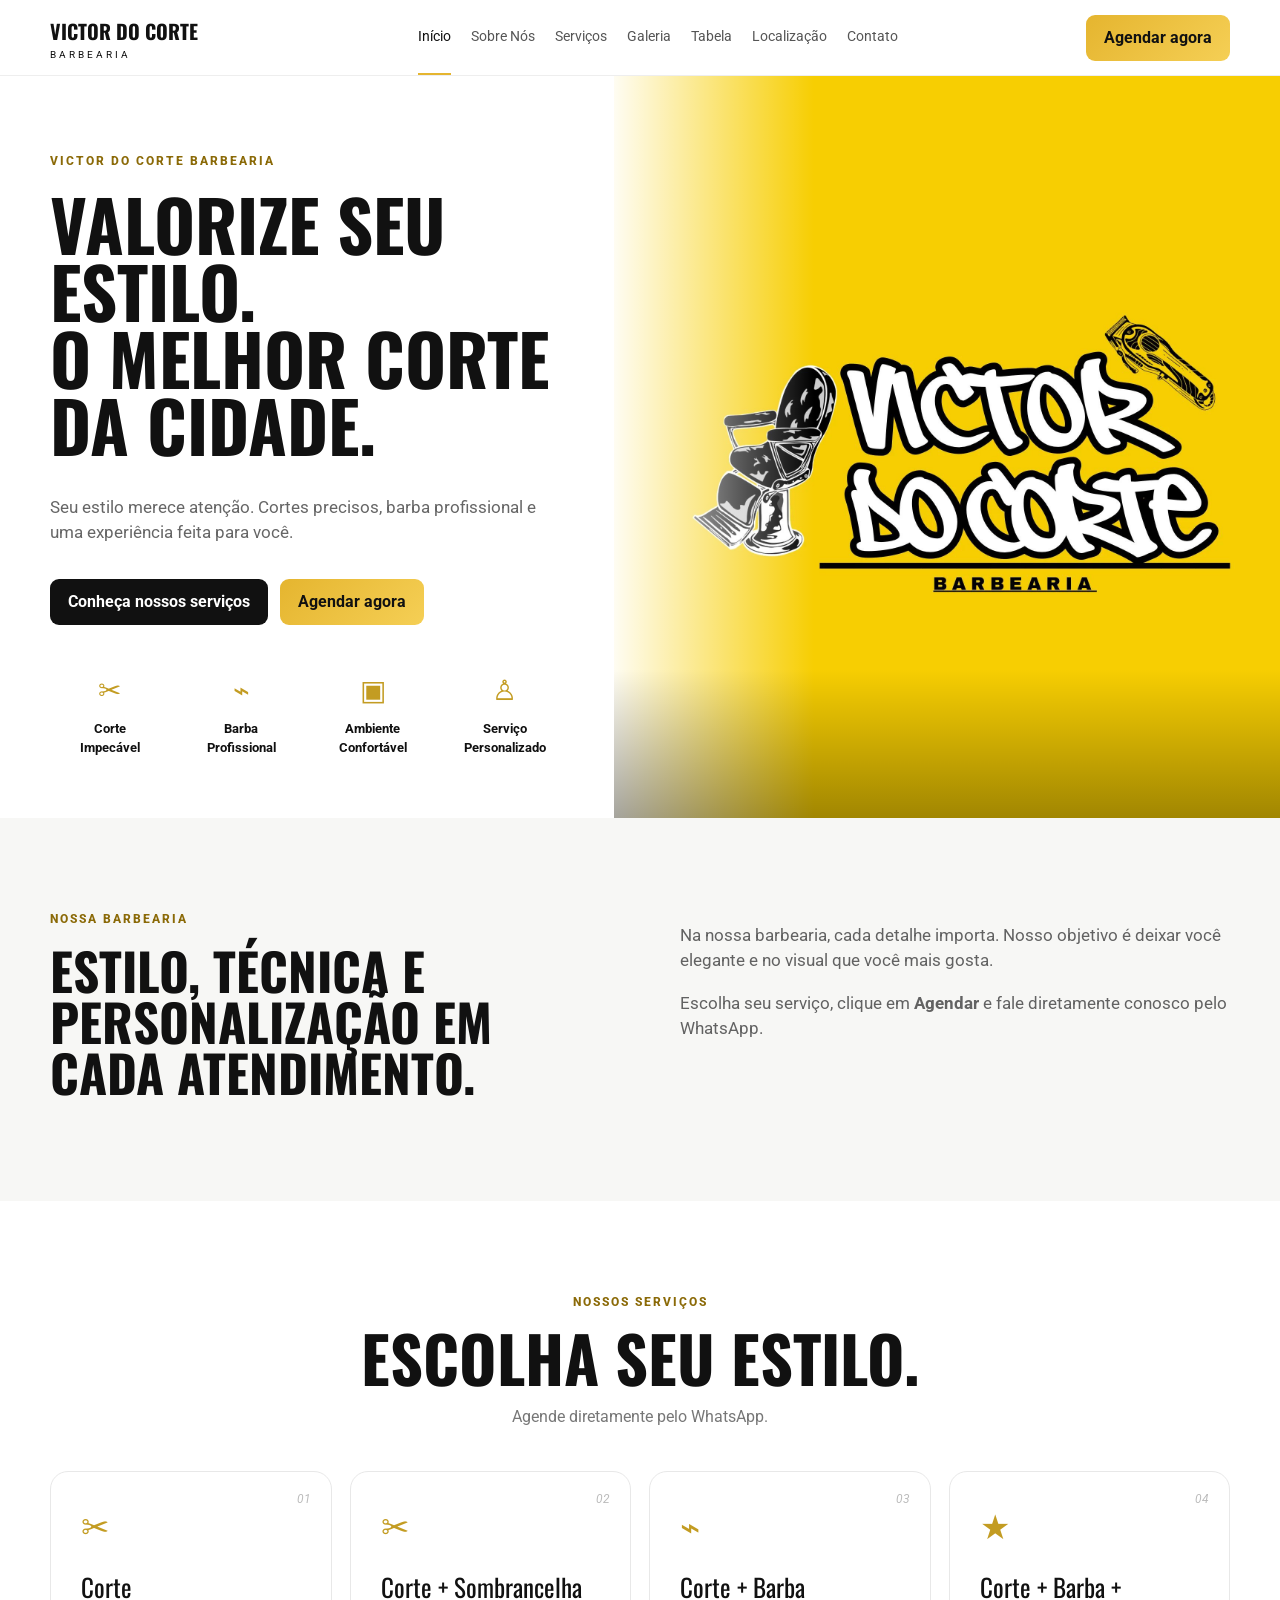
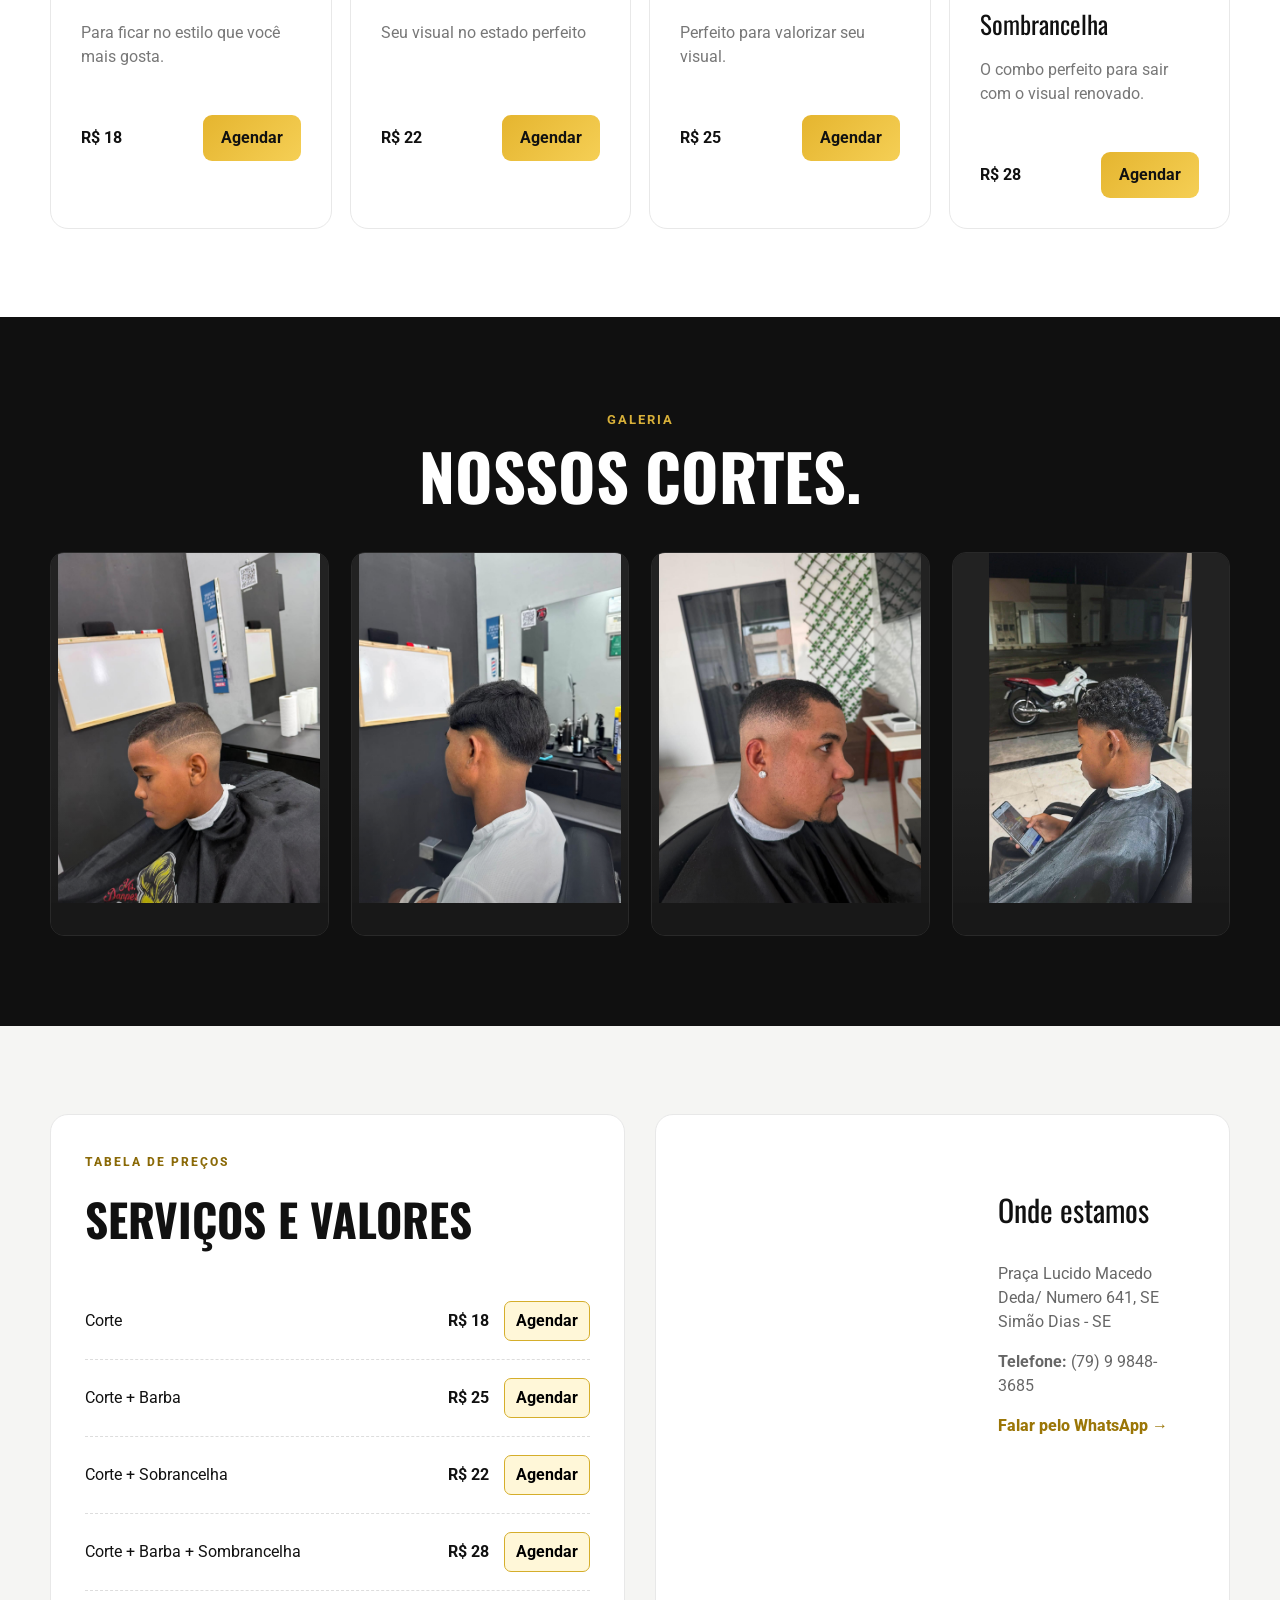
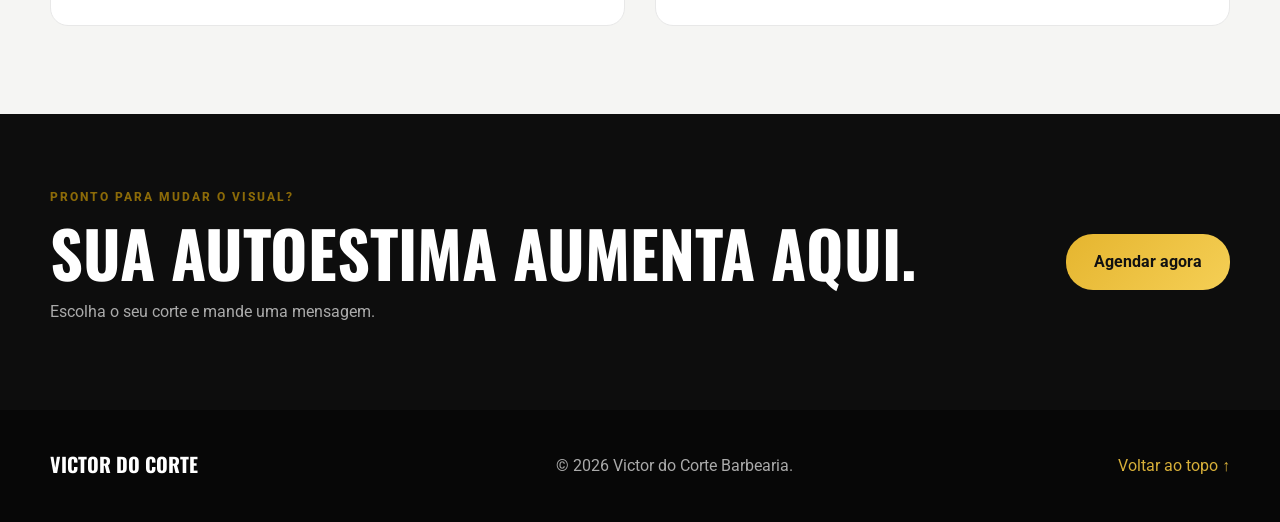
==== index.html @ 1ab6fe5e "Atualizar o index.html" ====
<!doctype html>
<html lang="pt-BR">
  <head>
    <meta charset="UTF-8" />
    <meta name="viewport" content="width=device-width,initial-scale=1" />
    <meta
      name="description"
      content="Victor do Corte Barbearia cortes, barba e atendimento personalizado."
    />
    <title>Victor do Corte | Barbearia</title>
    <link rel="preconnect" href="https://fonts.googleapis.com" />
    <link rel="preconnect" href="https://fonts.gstatic.com" crossorigin />
    <link
      href="https://fonts.googleapis.com/css2?family=Oswald:wght@400;500;600;700&family=Roboto:wght@400;500;700&display=swap"
      rel="stylesheet"
    />
    <link rel="icon" href="assets/hero.jpg" type="image/JPG" />
    <link rel="stylesheet" href="style.css" />
  </head>
  <body>
    <header class="header">
      <div class="container nav">
        <a class="logo" href="#inicio"
          ><b>VICTOR DO CORTE</b><small>BARBEARIA</small></a
        >
        <button
          class="menu-toggle"
          id="menuToggle"
          aria-label="Abrir menu"
          aria-expanded="false"
        >
          ☰
        </button>
        <nav class="menu" id="menu">
          <a href="#inicio">Início</a><a href="#sobre">Sobre Nós</a
          ><a href="#servicos">Serviços</a><a href="#galeria">Galeria</a
          ><a href="#tabela">Tabela</a><a href="#localizacao">Localização</a
          ><a href="#contato">Contato</a>
        </nav>
        <a
          class="btn gold desktop-wa"
          href="paginasecundaria/index.html"
          target="_blank"
          rel="next"
        >
          Agendar agora</a
        >
      </div>
    </header>

    <main>
      <section class="hero" id="inicio">
        <div class="hero-copy reveal">
          <span class="eyebrow">VICTOR DO CORTE BARBEARIA</span>
          <h1>VALORIZE SEU ESTILO.<br />O MELHOR CORTE<br />DA CIDADE.</h1>
          <p>
            Seu estilo merece atenção. Cortes precisos, barba profissional e uma
            experiência feita para você.
          </p>
          <div class="actions">
            <a class="btn dark" href="#servicos">Conheça nossos serviços</a
            ><a
              class="btn gold"
              href="#"
              data-whatsapp="Olá! Quero agendar um horário na Victor do Corte Barbearia."
              >Agendar agora</a
            >
          </div>
          <div class="features">
            <div>
              ✂<b>Corte<br />Impecável</b>
            </div>
            <div>
              ⌁<b>Barba<br />Profissional</b>
            </div>
            <div>
              ▣<b>Ambiente<br />Confortável</b>
            </div>
            <div>
              ♙<b>Serviço<br />Personalizado</b>
            </div>
          </div>
        </div>
        <div class="hero-image">
          <div class="image-placeholder" data-photo="hero.jpg">
            <img src="assets/hero.jpg" alt="foto principal" />
          </div>
        </div>
      </section>

      <section class="section intro" id="sobre">
        <div class="container intro-grid reveal">
          <div>
            <span class="label">NOSSA BARBEARIA</span>
            <h2>Estilo, técnica e personalização em cada atendimento.</h2>
          </div>
          <div>
            <p>
              Na nossa barbearia, cada detalhe importa. Nosso objetivo é deixar
              você elegante e no visual que você mais gosta.
            </p>
            <p>
              Escolha seu serviço, clique em <b>Agendar</b> e fale diretamente
              conosco pelo WhatsApp.
            </p>
          </div>
        </div>
      </section>

      <section class="section" id="servicos">
        <div class="container">
          <div class="heading reveal">
            <span class="label">NOSSOS SERVIÇOS</span>
            <h2>Escolha seu estilo.</h2>
            <p>Agende diretamente pelo WhatsApp.</p>
          </div>
          <div class="cards">
            <article class="card reveal">
              <i>01</i><span>✂</span>
              <h3>Corte</h3>
              <p>Para ficar no estilo que você mais gosta.</p>
              <div>
                <b>R$ 18</b
                ><button
                  class="btn gold service"
                  data-service="Corte"
                  data-price="R$ 18"
                >
                  Agendar
                </button>
              </div>
            </article>
            <article class="card reveal">
              <i>02</i><span>✂</span>
              <h3>Corte + Sombrancelha</h3>
              <p>Seu visual no estado perfeito</p>
              <div>
                <b>R$ 22</b
                ><button
                  class="btn gold service"
                  data-service="Corte + Sombrancelha"
                  data-price="R$ 22"
                >
                  Agendar
                </button>
              </div>
            </article>
            <article class="card reveal">
              <i>03</i><span>⌁</span>
              <h3>Corte + Barba</h3>
              <p>Perfeito para valorizar seu visual.</p>
              <div>
                <b>R$ 25</b
                ><button
                  class="btn gold service"
                  data-service="Barba Design"
                  data-price="R$ 25"
                >
                  Agendar
                </button>
              </div>
            </article>
            <article class="card reveal">
              <i>04</i><span>★</span>
              <h3>Corte + Barba + Sombrancelha</h3>
              <p>O combo perfeito para sair com o visual renovado.</p>
              <div>
                <b>R$ 28</b
                ><button
                  class="btn gold service"
                  data-service="Corte + Barba + Sombrancelha"
                  data-price="R$ 28"
                >
                  Agendar
                </button>
              </div>
            </article>
          </div>
        </div>
      </section>

      <section class="section gallery" id="galeria">
        <div class="container">
          <div class="heading reveal">
            <span class="label">GALERIA</span>
            <h2>Nossos cortes.</h2>
          </div>
          <div class="gallery-grid">
            <button
              class="gallery-item reveal"
              data-name=""
              data-photo="corte-1.jpg"
            >
              <div class="photo" data-photo="corte-1.jpg">
                <img src="assets/corte-1.jpg" alt="corte" />
              </div>
            </button>
            <button
              class="gallery-item reveal"
              data-name=""
              data-photo="corte-2.jpg"
            >
              <div class="photo" data-photo="corte-2.jpg">
                <img src="assets/corte-2.jpg" alt="corte" />
              </div>
            </button>
            <button
              class="gallery-item reveal"
              data-name=""
              data-photo="corte-3.jpg"
            >
              <div class="photo" data-photo="corte-3.jpg">
                <img src="assets/corte-3.jpg" alt="corte" />
              </div>
            </button>
            <button
              class="gallery-item reveal"
              data-name=""
              data-photo="corte-4.jpg"
            >
              <div class="photo" data-photo="corte-4.jpg">
                <img src="assets/corte-4.jpg" alt="corte" />
              </div>
            </button>
          </div>
        </div>
      </section>

      <section class="section pricing" id="tabela">
        <div class="container pricing-grid">
          <div class="price-list reveal">
            <span class="label">TABELA DE PREÇOS</span>
            <h2>Serviços e valores</h2>
            <div class="price">
              <span>Corte</span><b>R$ 18</b
              ><button
                class="mini service"
                data-service="Corte"
                data-price="R$ 18"
              >
                Agendar
              </button>
            </div>
            <div class="price">
              <span>Corte + Barba</span><b>R$ 25</b
              ><button
                class="mini service"
                data-service="Corte e Barba"
                data-price="R$ 25"
              >
                Agendar
              </button>
            </div>
            <div class="price">
              <span>Corte + Sobrancelha</span><b>R$ 22</b
              ><button
                class="mini service"
                data-service="Corte e Sobrancelha"
                data-price="R$ 22"
              >
                Agendar
              </button>
            </div>
            <div class="price">
              <span>Corte + Barba + Sombrancelha</span><b>R$ 28</b
              ><button
                class="mini service"
                data-service=" Corte + Barba + Sombrancelha"
                data-price="R$ 28"
              >
                Agendar
              </button>
            </div>
          </div>
          <div class="location reveal" id="localizacao">
            <div class="map">
              <small>
                <iframe
                  src="https://www.google.com/maps/embed?pb=!1m18!1m12!1m3!1d3919.8906906459542!2d-37.81126782591169!3d-10.74290728940381!2m3!1f0!2f0!3f0!3m2!1i1024!2i768!4f13.1!3m3!1m2!1s0x70fd829fe2295bb%3A0x4e19755a1a1fecc5!2zUHJhw6dhIEx1Y8OtbGEgTWFjw6lkbyBEw6lkYSwgNjQxLCBTaW3Do28gRGlhcyAtIFNFLCA0OTQ4MC0wMDA!5e0!3m2!1spt-BR!2sbr!4v1788114184415!5m2!1spt-BR!2sbr"
                  width="300"
                  height="450"
                  style="border: 0"
                  allowfullscreen=""
                  loading="lazy"
                  referrerpolicy="strict-origin-when-cross-origin"
                ></iframe>
              </small>
            </div>
            <div>
              <h3>Onde estamos</h3>
              <p>
                Praça Lucido Macedo Deda/ Numero 641, SE<br />Simão Dias - SE
              </p>
              <p><b>Telefone:</b> (79) 9 9848-3685</p>
              <a
                href="#"
                data-whatsapp="Olá! Gostaria de saber a localização da Barbearia."
                >Falar pelo WhatsApp →</a
              >
            </div>
          </div>
        </div>
      </section>

      <section class="cta" id="contato">
        <div class="container cta-inner reveal">
          <div>
            <span class="label">PRONTO PARA MUDAR O VISUAL?</span>
            <h2>Sua autoestima aumenta aqui.</h2>
            <p>Escolha o seu corte e mande uma mensagem.</p>
          </div>
          <a
            class="btn gold large"
            href="paginasecundaria/index.html"
            target="_blank"
            rel="next"
            >Agendar agora</a
          >
        </div>
      </section>
    </main>
    <footer>
      <div class="container footer">
        <div class="logo"><b>VICTOR DO CORTE</b><small></small></div>
        <p>© <span id="year"></span> Victor do Corte Barbearia.</p>
        <a href="#inicio">Voltar ao topo ↑</a>
      </div>
    </footer>
    <div class="modal" id="modal">
      <div class="backdrop"></div>
      <div class="modal-box">
        <button id="close">×</button>
        <div id="modalPhoto"></div>
        <h3 id="modalTitle"></h3>
      </div>
    </div>
    <script src="script.js"></script>
  </body>
</html>
---- style.css ----
:root {
  --black: #0b0b0b;
  --dark: #151515;
  --gold: #e5b52f;
  --gold2: #f5cf55;
  --gray: #777;
  --line: #e8e8e8;
  --soft: #f7f7f5;
  --container: 1180px;
}
* {
  box-sizing: border-box;
}
html {
  scroll-behavior: smooth;
}
body {
  margin: 0;
  color: #111;
  font-family: Roboto, Arial, sans-serif;
  line-height: 1.5;
}
a {
  text-decoration: none;
  color: inherit;
}
button {
  font: inherit;
  cursor: pointer;
}

.container {
  width: min(var(--container), calc(100% - 40px));
  margin: auto;
}
.header {
  position: sticky;
  top: 0;
  z-index: 20;
  background: #fff;
  border-bottom: 1px solid #eee;
}
.nav {
  min-height: 72px;
  display: flex;
  align-items: center;
  gap: 28px;
}
.logo {
  display: flex;
  flex-direction: column;
  line-height: 1;
  min-width: 180px;
}
.logo b {
  font: 700 20px Oswald;
}
.logo small {
  font-size: 10px;
  letter-spacing: 3px;
  margin-top: 4px;
}
.menu {
  display: flex;
  justify-content: center;
  gap: 20px;
  flex: 1;
}
.menu a {
  font-size: 14px;
  color: #555;
  padding: 26px 0;
  border-bottom: 2px solid transparent;
}
.menu a:hover,
.menu a.active {
  color: #111;
  border-color: var(--gold);
}
.menu-toggle {
  display: none;
  border: 0;
  background: none;
  font-size: 26px;
}
.btn {
  min-height: 46px;
  border: 0;
  border-radius: 9px;
  padding: 0 18px;
  display: inline-flex;
  align-items: center;
  justify-content: center;
  font-weight: 700;
  transition: 0.2s;
}
.btn:hover {
  transform: translateY(-2px);
  box-shadow: 0 10px 22px #0002;
}
.gold {
  background: linear-gradient(135deg, var(--gold), var(--gold2));
  color: #111;
}
.dark {
  background: #111;
  color: #fff;
}
.hero {
  display: grid;
  grid-template-columns: 48% 52%;
  min-height: 650px;
}
.hero-copy {
  padding: 76px max(24px, calc((100vw - var(--container)) / 2)) 60px
    max(24px, calc((100vw - var(--container)) / 2));
  display: flex;
  flex-direction: column;
  justify-content: center;
}
.hero h1,
.heading h2,
.intro h2,
.price-list h2,
.cta h2 {
  font-family: Oswald;
  text-transform: uppercase;
}
.hero h1 {
  font-size: clamp(48px, 5.5vw, 82px);
  line-height: 0.95;
  margin: 20px 0;
}
.hero p {
  max-width: 590px;
  color: #666;
  font-size: 17px;
}
.eyebrow,
.label {
  font-size: 12px;
  font-weight: 800;
  letter-spacing: 2px;
  color: #8b6a08;
}
.actions {
  display: flex;
  gap: 12px;
  flex-wrap: wrap;
  margin-top: 16px;
}
.features {
  display: grid;
  grid-template-columns: repeat(4, 1fr);
  gap: 12px;
  margin-top: 45px;
  text-align: center;
}
.features div {
  font-size: 28px;
  color: #c39c22;
}
.features b {
  display: block;
  color: #111;
  font-size: 13px;
  margin-top: 7px;
}

.hero-image {
  position: relative;
  width: 100%;
  min-height: 650px;
  overflow: hidden;
  background: #111;
}

.image-placeholder {
  position: relative;

  width: 100%;
  height: 100%;
  min-height: 650px;

  display: flex;
  align-items: center;
  justify-content: center;

  overflow: hidden;

  background: #111;
}

.image-placeholder img {
  width: 100%;
  height: 100%;
  object-fit: cover;

  object-position: center center;

  display: block;

  filter: none;

  transition: transform 0.7s ease;
}

.hero-image:hover .image-placeholder img {
  transform: scale(1.025);
}

.hero-image::before {
  content: "";

  position: absolute;

  z-index: 2;

  left: 0;
  top: 0;
  bottom: 0;

  width: 30%;

  background: linear-gradient(
    to right,
    rgba(255, 255, 255, 0.95),
    rgba(255, 255, 255, 0)
  );

  pointer-events: none;
}

.hero-image::after {
  content: "";

  position: absolute;

  z-index: 2;

  left: 0;
  right: 0;
  bottom: 0;

  height: 20%;

  background: linear-gradient(to top, rgba(0, 0, 0, 0.35), transparent);

  pointer-events: none;
}
.section {
  padding: 88px 0;
}
.intro {
  background: var(--soft);
}
.intro-grid {
  display: grid;
  grid-template-columns: 1fr 1fr;
  gap: 80px;
}
.intro h2 {
  font-size: clamp(36px, 4vw, 60px);
  line-height: 1;
  margin: 15px 0;
}
.intro p {
  color: #626262;
  font-size: 17px;
}
.heading {
  text-align: center;
  margin-bottom: 42px;
}
.heading h2 {
  font-size: clamp(38px, 5vw, 64px);
  line-height: 1;
  margin: 12px 0;
}
.heading p {
  color: #777;
}
.cards {
  display: grid;
  grid-template-columns: repeat(4, 1fr);
  gap: 18px;
}
.card {
  position: relative;
  padding: 30px;
  border: 1px solid var(--line);
  border-radius: 18px;
  background: #fff;
  transition: 0.25s;
}
.card:hover {
  transform: translateY(-7px);
  box-shadow: 0 18px 45px #0002;
  border-color: #e5c866;
}
.card i {
  position: absolute;
  right: 20px;
  top: 18px;
  color: #bbb;
  font-size: 12px;
}
.card > span {
  font-size: 34px;
  color: #c39c22;
}
.card h3 {
  font: 25px Oswald;
  margin: 15px 0 8px;
}
.card p {
  color: #777;
  min-height: 70px;
}
.card > div {
  display: flex;
  justify-content: space-between;
  align-items: center;
  gap: 10px;
  margin-top: 24px;
}
/* ================================
   GALERIA DE CORTES
================================ */

.gallery {
  background: #101010;
  color: #ffffff;
  padding: 90px 0;
}

.gallery .heading {
  text-align: center;
  margin-bottom: 45px;
}

.gallery .label {
  color: #d8b039;
  font-size: 13px;
  font-weight: 700;
  letter-spacing: 2px;
}

.gallery .heading h2 {
  color: #ffffff;
  font-size: clamp(38px, 5vw, 64px);
  margin: 12px 0;
}

/* GRID */

.gallery-grid {
  display: grid;
  grid-template-columns: repeat(4, 1fr);
  gap: 22px;
}

/* CARD */

.gallery-item {
  position: relative;

  width: 100%;
  padding: 0;

  border: 1px solid #292929;
  border-radius: 14px;

  overflow: hidden;

  background: #181818;

  cursor: pointer;

  text-align: left;

  transition:
    transform 0.3s ease,
    border-color 0.3s ease,
    box-shadow 0.3s ease;
}

/* EFEITO AO PASSAR O MOUSE */

.gallery-item:hover {
  transform: translateY(-8px);

  border-color: #d8b039;

  box-shadow: 0 15px 35px rgba(0, 0, 0, 0.45);
}

/* ÁREA DA FOTO */

.gallery-item .photo {
  position: relative;

  width: 100%;

  height: 350px;

  overflow: hidden;

  background: #222;

  display: flex;
  align-items: center;
  justify-content: center;
}

/* IMAGEM */

.gallery-item .photo img {
  width: 100%;
  height: 100%;

  /*
      contain mantém a imagem inteira.
      Assim o corte não será cortado.
    */
  object-fit: contain;

  /*
      Evita deformação da imagem.
    */
  object-position: center;

  display: block;

  background: #222;

  transition:
    transform 0.5s ease,
    filter 0.5s ease;
}

/* ZOOM SUAVE */

.gallery-item:hover .photo img {
  transform: scale(1.05);
}

/* SOMBRA SOBRE A IMAGEM */

.gallery-item .photo::after {
  content: "";

  position: absolute;

  inset: 0;

  background: linear-gradient(to top, rgba(0, 0, 0, 0.25), transparent 40%);

  pointer-events: none;
}

/* NOME DO CORTE */

.gallery-item::after {
  content: attr(data-name);

  display: block;

  padding: 16px 18px;

  color: #ffffff;

  font-family: "Oswald", sans-serif;

  font-size: 21px;

  font-weight: 500;

  background: #181818;
}

.pricing {
  background: #f5f5f3;
}
.pricing-grid {
  display: grid;
  grid-template-columns: 1fr 1fr;
  gap: 30px;
}
.price-list,
.location {
  background: #fff;
  border: 1px solid var(--line);
  border-radius: 18px;
  padding: 34px;
}
.price-list h2 {
  font-size: 45px;
  margin: 12px 0 30px;
}
.price {
  display: grid;
  grid-template-columns: 1fr auto auto;
  gap: 15px;
  align-items: center;
  padding: 18px 0;
  border-bottom: 1px dashed #ddd;
}
.mini {
  border: 1px solid #d5ae2b;
  background: #fff7d8;
  border-radius: 7px;
  padding: 7px 11px;
  font-weight: 700;
}
.location {
  display: grid;
  grid-template-columns: 1fr 1fr;
  padding: 12px;
}
.map {
  min-height: 380px;
  border-radius: 13px;
  font: 40px Oswald;
  align-content: center;
}
.location > div:last-child {
  padding: 30px;
}
.location h3 {
  font: 30px Oswald;
}
.location p {
  color: #666;
}
.location a {
  color: #9b7607;
  font-weight: 800;
}
.cta {
  padding: 70px 0;
  background: #0d0d0d;
  color: #fff;
}
.cta-inner {
  display: flex;
  justify-content: space-between;
  align-items: center;
  gap: 30px;
}
.cta h2 {
  font-size: clamp(38px, 5vw, 65px);
  line-height: 1;
  margin: 12px 0;
}
.cta p {
  color: #aaa;
}
.large {
  min-height: 56px;
  padding-inline: 28px;
  border-radius: 27px;
}
footer {
  background: #070707;
  color: #aaa;
  padding: 28px 0;
}
.footer {
  display: flex;
  align-items: center;
  justify-content: space-between;
  gap: 20px;
}
.footer .logo b {
  color: #fff;
}
.footer a {
  color: #d8b039;
}
.reveal {
  opacity: 0;
  transform: translateY(24px);
  transition: 0.7s;
}
.reveal.visible {
  opacity: 1;
  transform: none;
}
.modal {
  display: none;
  position: fixed;
  inset: 0;
  z-index: 100;
  place-items: center;
  padding: 20px;
}
.modal.open {
  display: grid;
}
.backdrop {
  position: absolute;
  inset: 0;
  background: #000d;
}
.modal-box {
  position: relative;
  z-index: 1;
  width: min(720px, 100%);
  background: #111;
  color: #fff;
  padding: 15px;
  border-radius: 16px;
}
.modal-box button {
  position: absolute;
  right: 10px;
  top: 7px;
  border: 0;
  background: #000a;
  color: #fff;
  width: 40px;
  height: 40px;
  border-radius: 50%;
  font-size: 28px;
}
.modal-box #modalPhoto {
  height: 500px;
  display: grid;
  place-items: center;
  background: linear-gradient(135deg, #333, #111);
  color: #aaa;
}
.modal-box #modalPhoto img {
  width: 100%;
  height: 100%;
  object-fit: cover;
}
.modal-box h3 {
  font: 25px Oswald;
  margin: 14px 5px;
}
@media (max-width: 1050px) {
  .menu {
    gap: 12px;
  }
  .desktop-wa {
    display: none;
  }
  .cards {
    grid-template-columns: repeat(2, 1fr);
  }
  .gallery-grid {
    grid-template-columns: repeat(2, 1fr);
  }

  .gallery-item .photo {
    height: 360px;
  }

  .hero-image {
    min-height: 550px;
  }

  .image-placeholder {
    min-height: 550px;
  }

  .image-placeholder img {
    object-position: center center;
  }
}

@media (max-width: 800px) {
  .nav {
    min-height: 64px;
    justify-content: space-between;
  }
  .menu-toggle {
    display: block;
  }
  .menu {
    display: none;
    position: absolute;
    left: 14px;
    right: 14px;
    top: 68px;
    flex-direction: column;
    background: #fff;
    border: 1px solid #ddd;
    border-radius: 12px;
    padding: 8px;
    box-shadow: 0 18px 45px #0002;
  }
  .menu.open {
    display: flex;
  }
  .menu a {
    padding: 13px 15px;
    border: 0;
  }
  .menu a:hover,
  .menu a.active {
    background: #fff8db;
  }
  .hero {
    grid-template-columns: 1fr;
  }
  .hero-copy {
    padding: 58px 20px 45px;
  }

  .hero-image {
    min-height: 420px;
  }

  .image-placeholder {
    min-height: 420px;
  }

  .image-placeholder img {
    width: 100%;
    height: 100%;

    object-fit: cover;
    object-position: center center;
  }

  .hero-image::before {
    width: 100%;
    height: 25%;

    top: 0;
    left: 0;
    right: 0;
    bottom: auto;

    background: linear-gradient(to bottom, rgba(0, 0, 0, 0.25), transparent);
  }

  .hero h1 {
    font-size: clamp(45px, 13vw, 70px);
  }
  .features {
    grid-template-columns: repeat(2, 1fr);
    margin-top: 35px;
  }
  .intro-grid,
  .pricing-grid {
    grid-template-columns: 1fr;
    gap: 25px;
  }
  .section {
    padding: 65px 0;
  }
  .location {
    grid-template-columns: 1fr;
  }
  .map {
    min-height: 280px;
  }
  .cta-inner {
    flex-direction: column;
    align-items: flex-start;
  }
  .cta .btn {
    width: 100%;
  }
}

@media (max-width: 600px) {
  .gallery {
    padding: 65px 0;
  }

  .gallery-grid {
    grid-template-columns: 1fr;
    gap: 20px;
  }

  .gallery-item .photo {
    height: auto;

    /*
          Mantém uma proporção boa no celular.
        */
    aspect-ratio: 4 / 5;
  }

  .gallery-item .photo img {
    object-fit: contain;
  }

  .gallery-item::after {
    padding: 14px 16px;

    font-size: 20px;
  }
}
@media (max-width: 520px) {
  .logo {
    min-width: 0;
  }
  .logo b {
    font-size: 17px;
  }
  .actions {
    flex-direction: column;
  }
  .actions .btn {
    width: 100%;
  }
  .cards,
  .gallery-grid {
    grid-template-columns: 1fr 1fr;
  }
  .photo {
    height: 310px;
  }
  .price-list,
  .location {
    padding: 23px;
  }
  .price {
    grid-template-columns: 1fr auto;
  }
  .price .mini {
    grid-column: 1/-1;
  }
  .footer {
    flex-direction: column;
    align-items: flex-start;
  }

  .hero-image {
    min-height: 360px;
  }

  .image-placeholder {
    min-height: 360px;
  }

  .image-placeholder img {
    object-position: center center;
  }
}
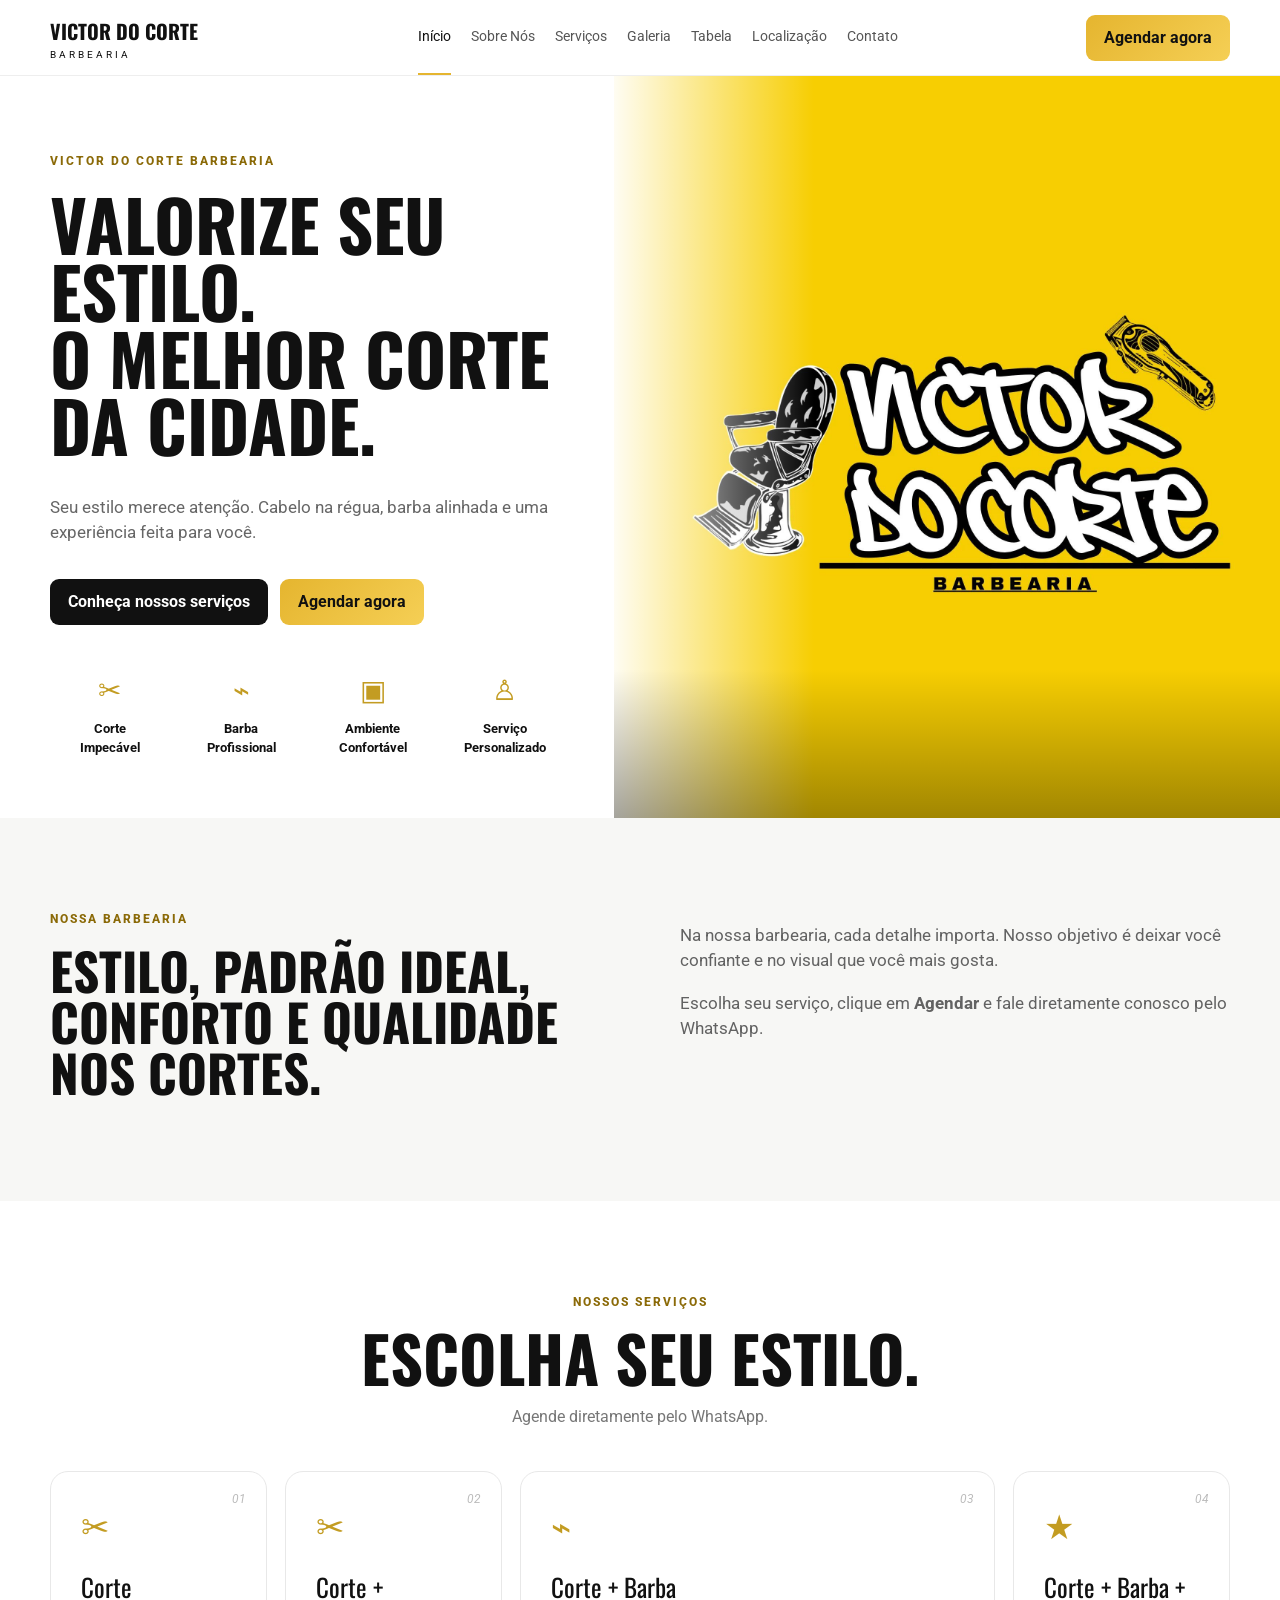
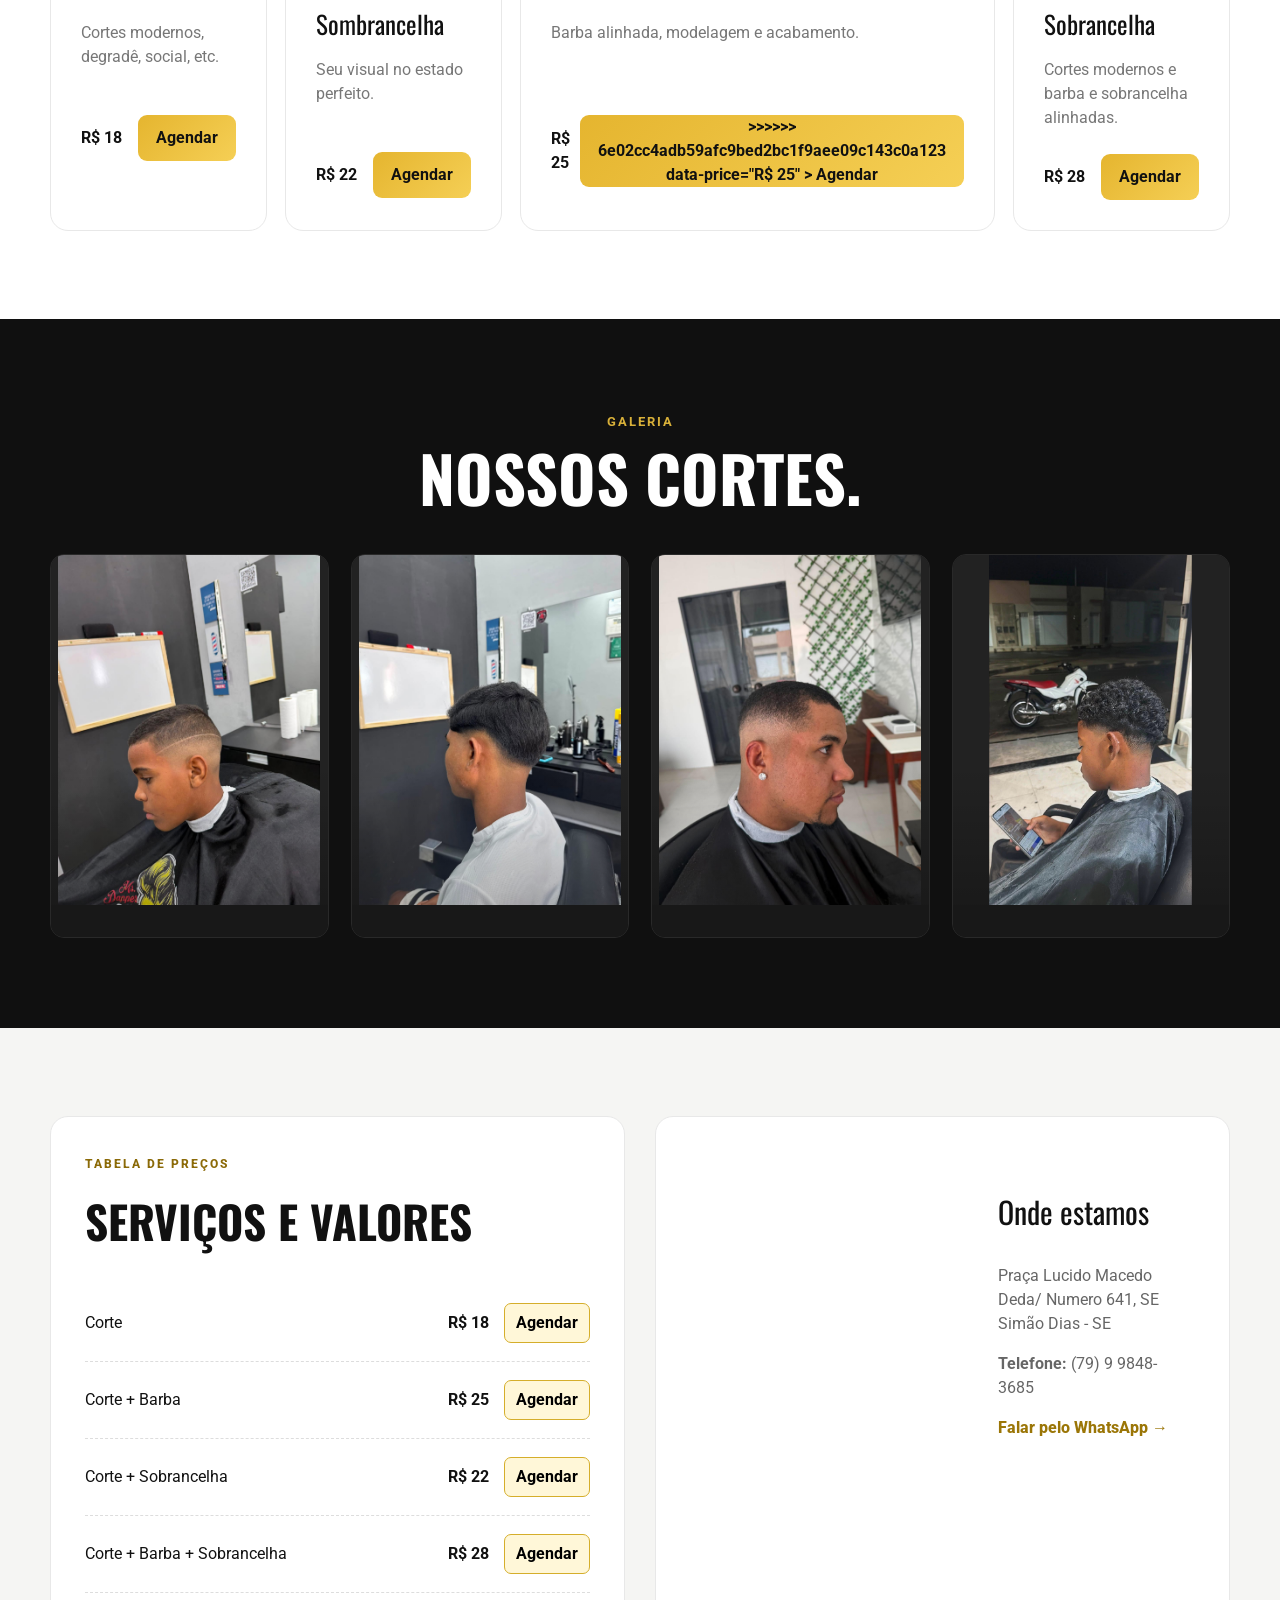
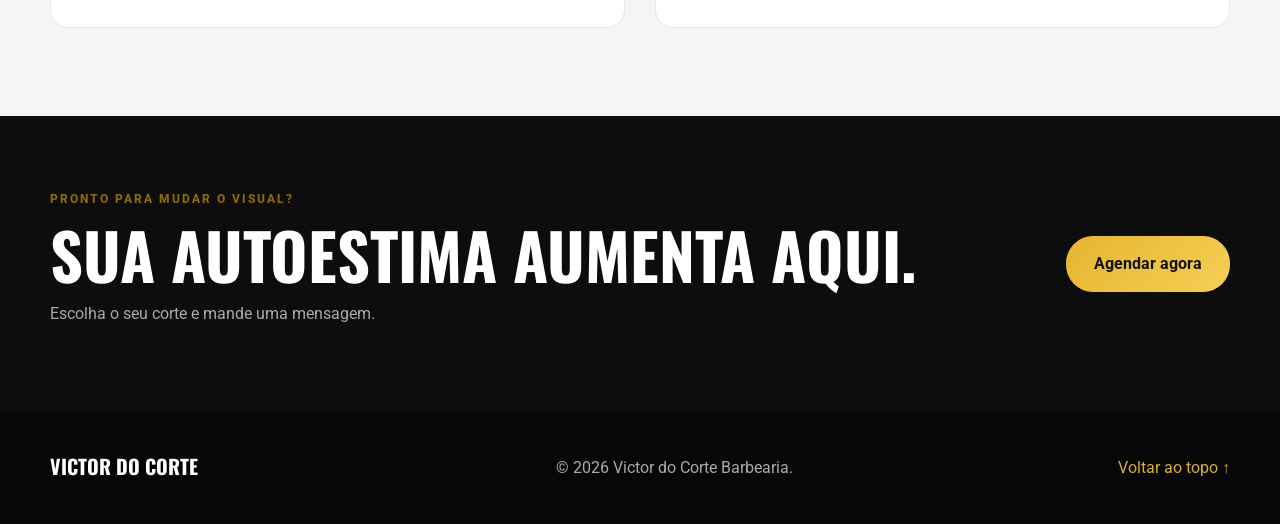
==== commit 92bfa326: "textos" ====
--- a/index.html
+++ b/index.html
@@ -54,16 +54,18 @@
           <span class="eyebrow">VICTOR DO CORTE BARBEARIA</span>
           <h1>VALORIZE SEU ESTILO.<br />O MELHOR CORTE<br />DA CIDADE.</h1>
           <p>
-            Seu estilo merece atenção. Cortes precisos, barba profissional e uma
+            Seu estilo merece atenção. Cabelo na régua, barba alinhada e uma
             experiência feita para você.
           </p>
           <div class="actions">
             <a class="btn dark" href="#servicos">Conheça nossos serviços</a
             ><a
               class="btn gold"
-              href="#"
-              data-whatsapp="Olá! Quero agendar um horário na Victor do Corte Barbearia."
-              >Agendar agora</a
+             
+              href="paginasecundaria/index.html "
+          target="_blank"
+          rel="next"
+               >Agendar agora</a
             >
           </div>
           <div class="features">
@@ -92,12 +94,12 @@
         <div class="container intro-grid reveal">
           <div>
             <span class="label">NOSSA BARBEARIA</span>
-            <h2>Estilo, técnica e personalização em cada atendimento.</h2>
+            <h2>Estilo, padrão ideal, conforto e qualidade nos cortes.</h2>
           </div>
           <div>
             <p>
               Na nossa barbearia, cada detalhe importa. Nosso objetivo é deixar
-              você elegante e no visual que você mais gosta.
+              você confiante e no visual que você mais gosta.
             </p>
             <p>
               Escolha seu serviço, clique em <b>Agendar</b> e fale diretamente
@@ -118,7 +120,7 @@
             <article class="card reveal">
               <i>01</i><span>✂</span>
               <h3>Corte</h3>
-              <p>Para ficar no estilo que você mais gosta.</p>
+              <p>Cortes modernos, degradê, social, etc.</p>
               <div>
                 <b>R$ 18</b
                 ><button
@@ -133,7 +135,7 @@
             <article class="card reveal">
               <i>02</i><span>✂</span>
               <h3>Corte + Sombrancelha</h3>
-              <p>Seu visual no estado perfeito</p>
+              <p>Seu visual no estado perfeito.</p>
               <div>
                 <b>R$ 22</b
                 ><button
@@ -148,12 +150,16 @@
             <article class="card reveal">
               <i>03</i><span>⌁</span>
               <h3>Corte + Barba</h3>
-              <p>Perfeito para valorizar seu visual.</p>
+              <p>Barba alinhada, modelagem e acabamento.</p>
               <div>
                 <b>R$ 25</b
                 ><button
                   class="btn gold service"
-                  data-service="Barba Design"
+<<<<<<< HEAD
+                  data-service="Barba + corte"
+=======
+                  data-service="Corte + Barba"
+>>>>>>> 6e02cc4adb59afc9bed2bc1f9aee09c143c0a123
                   data-price="R$ 25"
                 >
                   Agendar
@@ -162,13 +168,13 @@
             </article>
             <article class="card reveal">
               <i>04</i><span>★</span>
-              <h3>Corte + Barba + Sombrancelha</h3>
-              <p>O combo perfeito para sair com o visual renovado.</p>
+              <h3>Corte + Barba + Sobrancelha</h3>
+              <p>Cortes modernos e barba e sobrancelha alinhadas.</p>
               <div>
                 <b>R$ 28</b
                 ><button
                   class="btn gold service"
-                  data-service="Corte + Barba + Sombrancelha"
+                  data-service="Corte + Barba + Sobrancelha"
                   data-price="R$ 28"
                 >
                   Agendar
@@ -262,10 +268,10 @@
               </button>
             </div>
             <div class="price">
-              <span>Corte + Barba + Sombrancelha</span><b>R$ 28</b
+              <span>Corte + Barba + Sobrancelha</span><b>R$ 28</b
               ><button
                 class="mini service"
-                data-service=" Corte + Barba + Sombrancelha"
+                data-service=" Corte + Barba + Sobrancelha"
                 data-price="R$ 28"
               >
                 Agendar
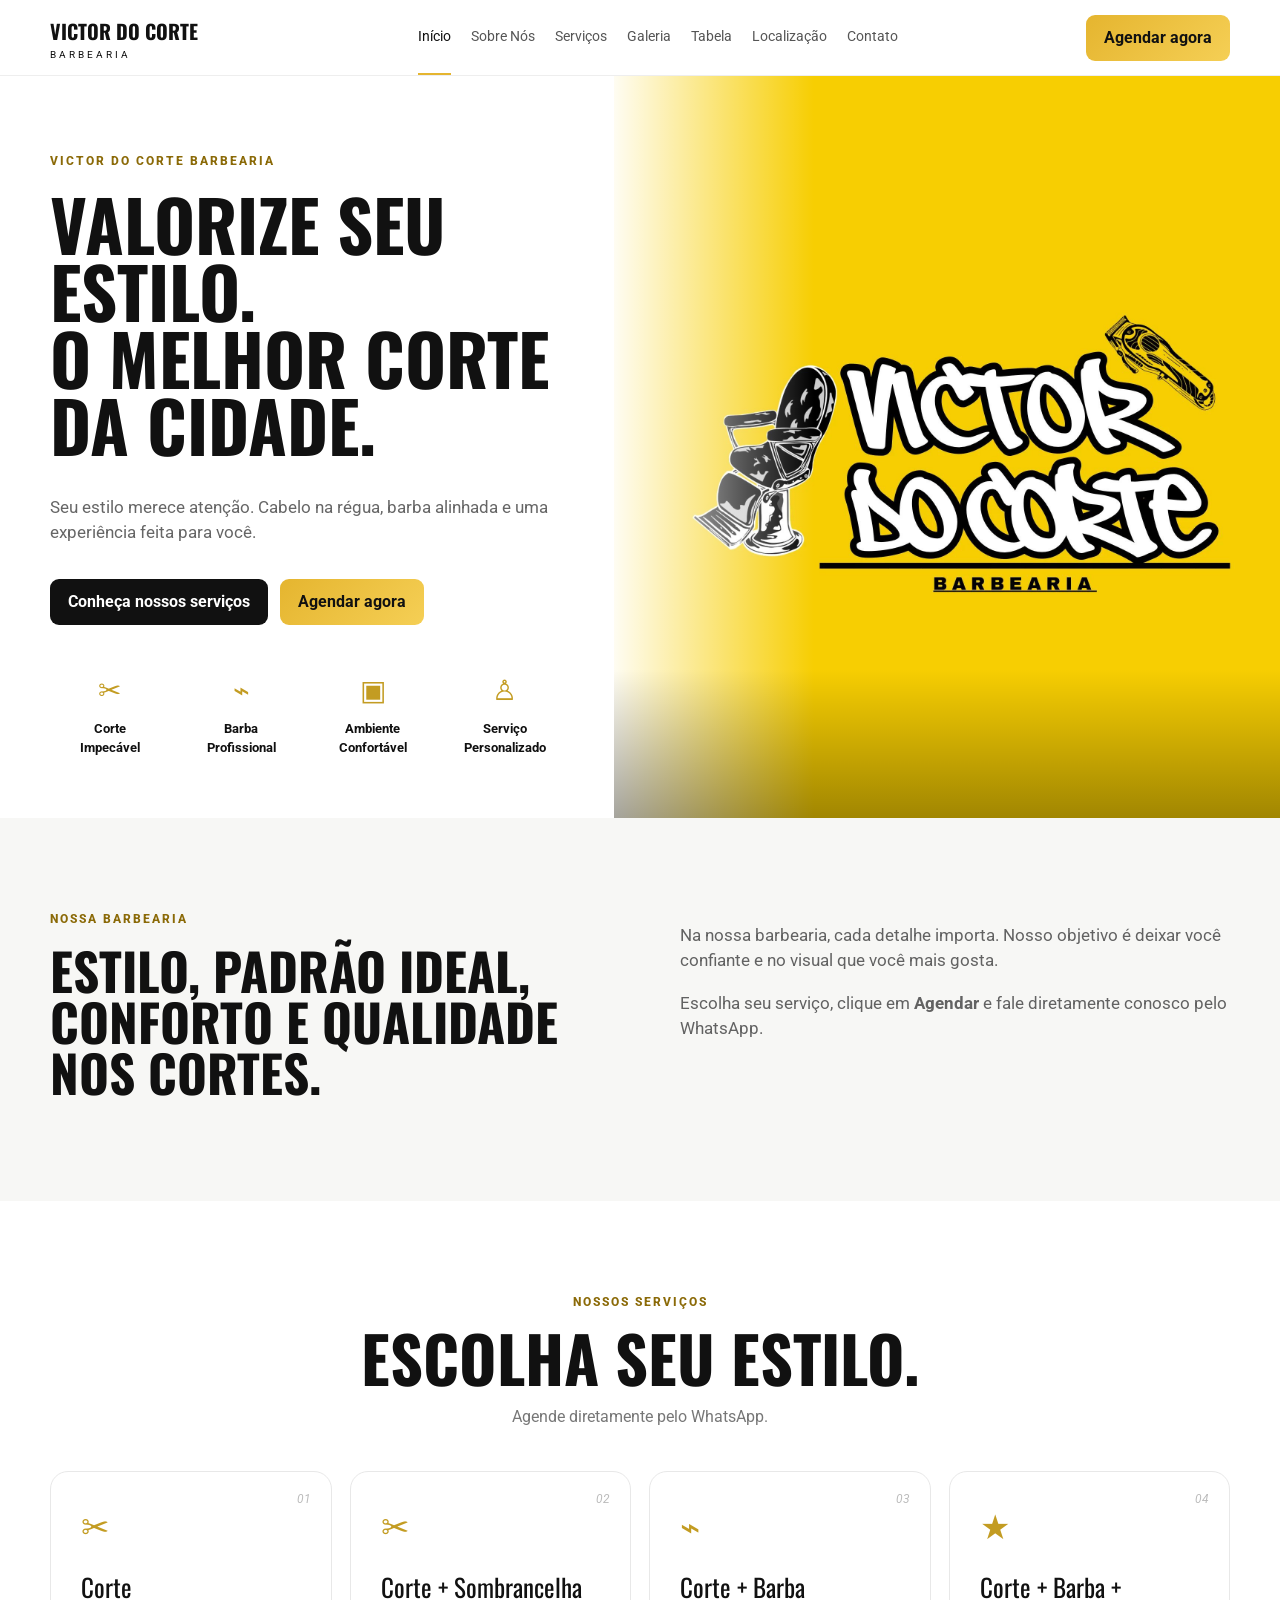
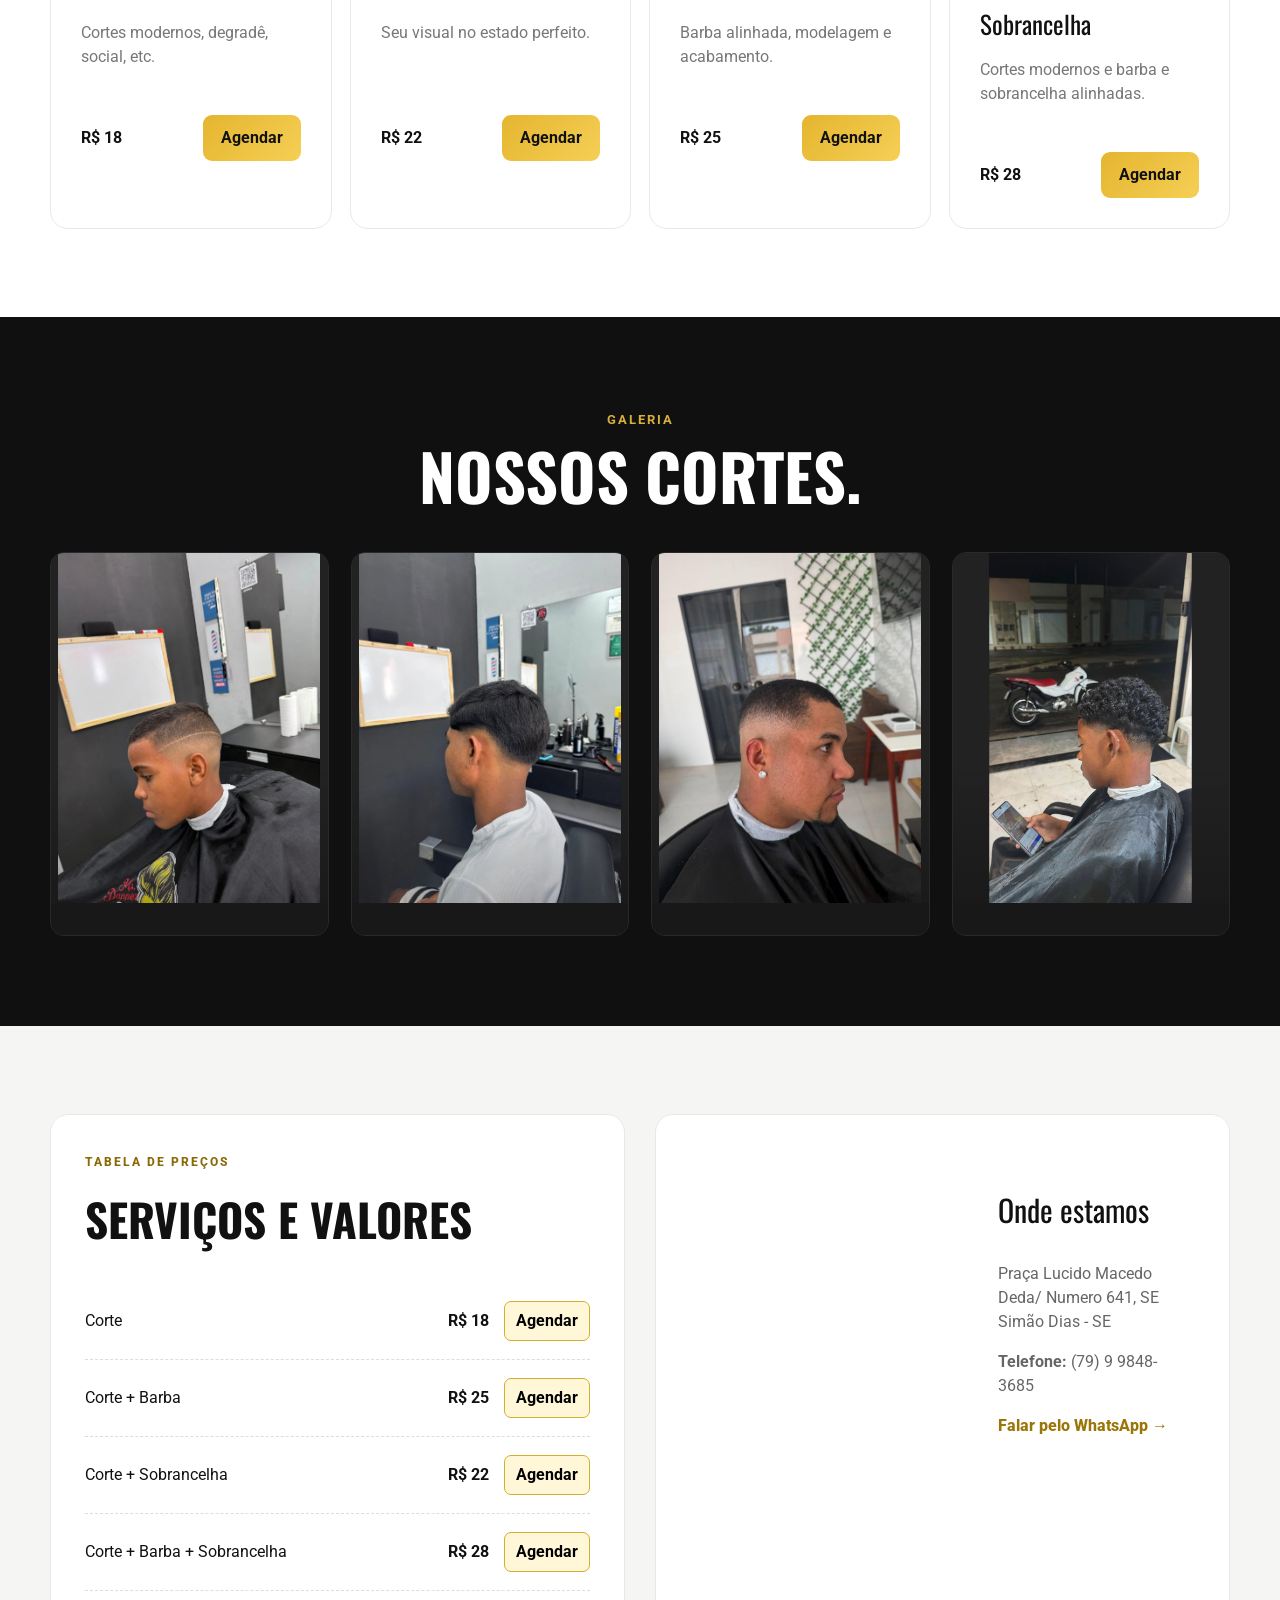
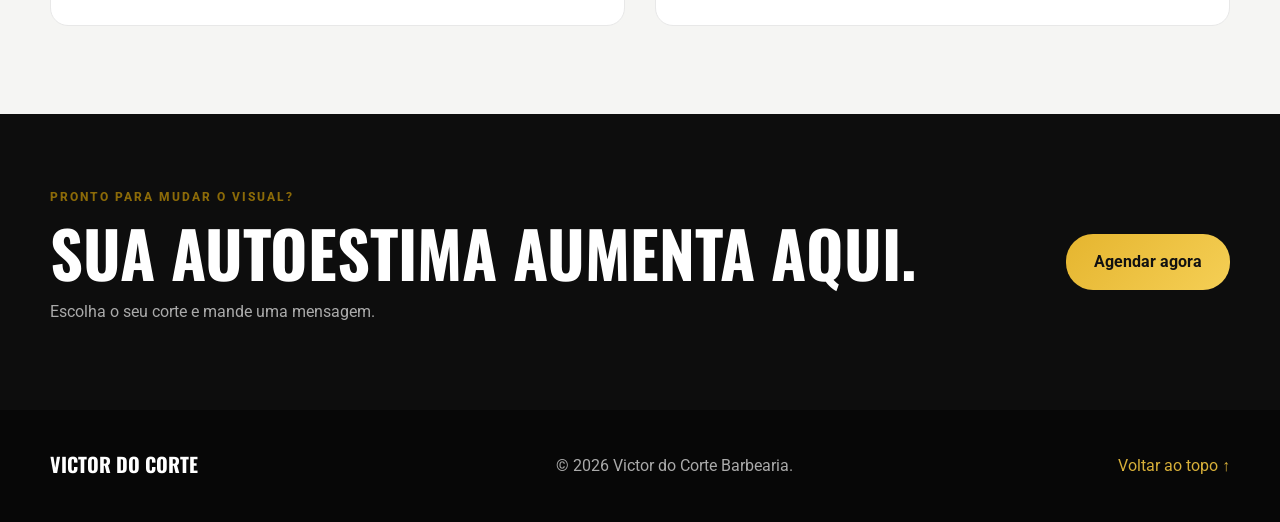
==== commit 07a8671f: "alter" ====
--- a/index.html
+++ b/index.html
@@ -155,11 +155,7 @@
                 <b>R$ 25</b
                 ><button
                   class="btn gold service"
-<<<<<<< HEAD
                   data-service="Barba + corte"
-=======
-                  data-service="Corte + Barba"
->>>>>>> 6e02cc4adb59afc9bed2bc1f9aee09c143c0a123
                   data-price="R$ 25"
                 >
                   Agendar
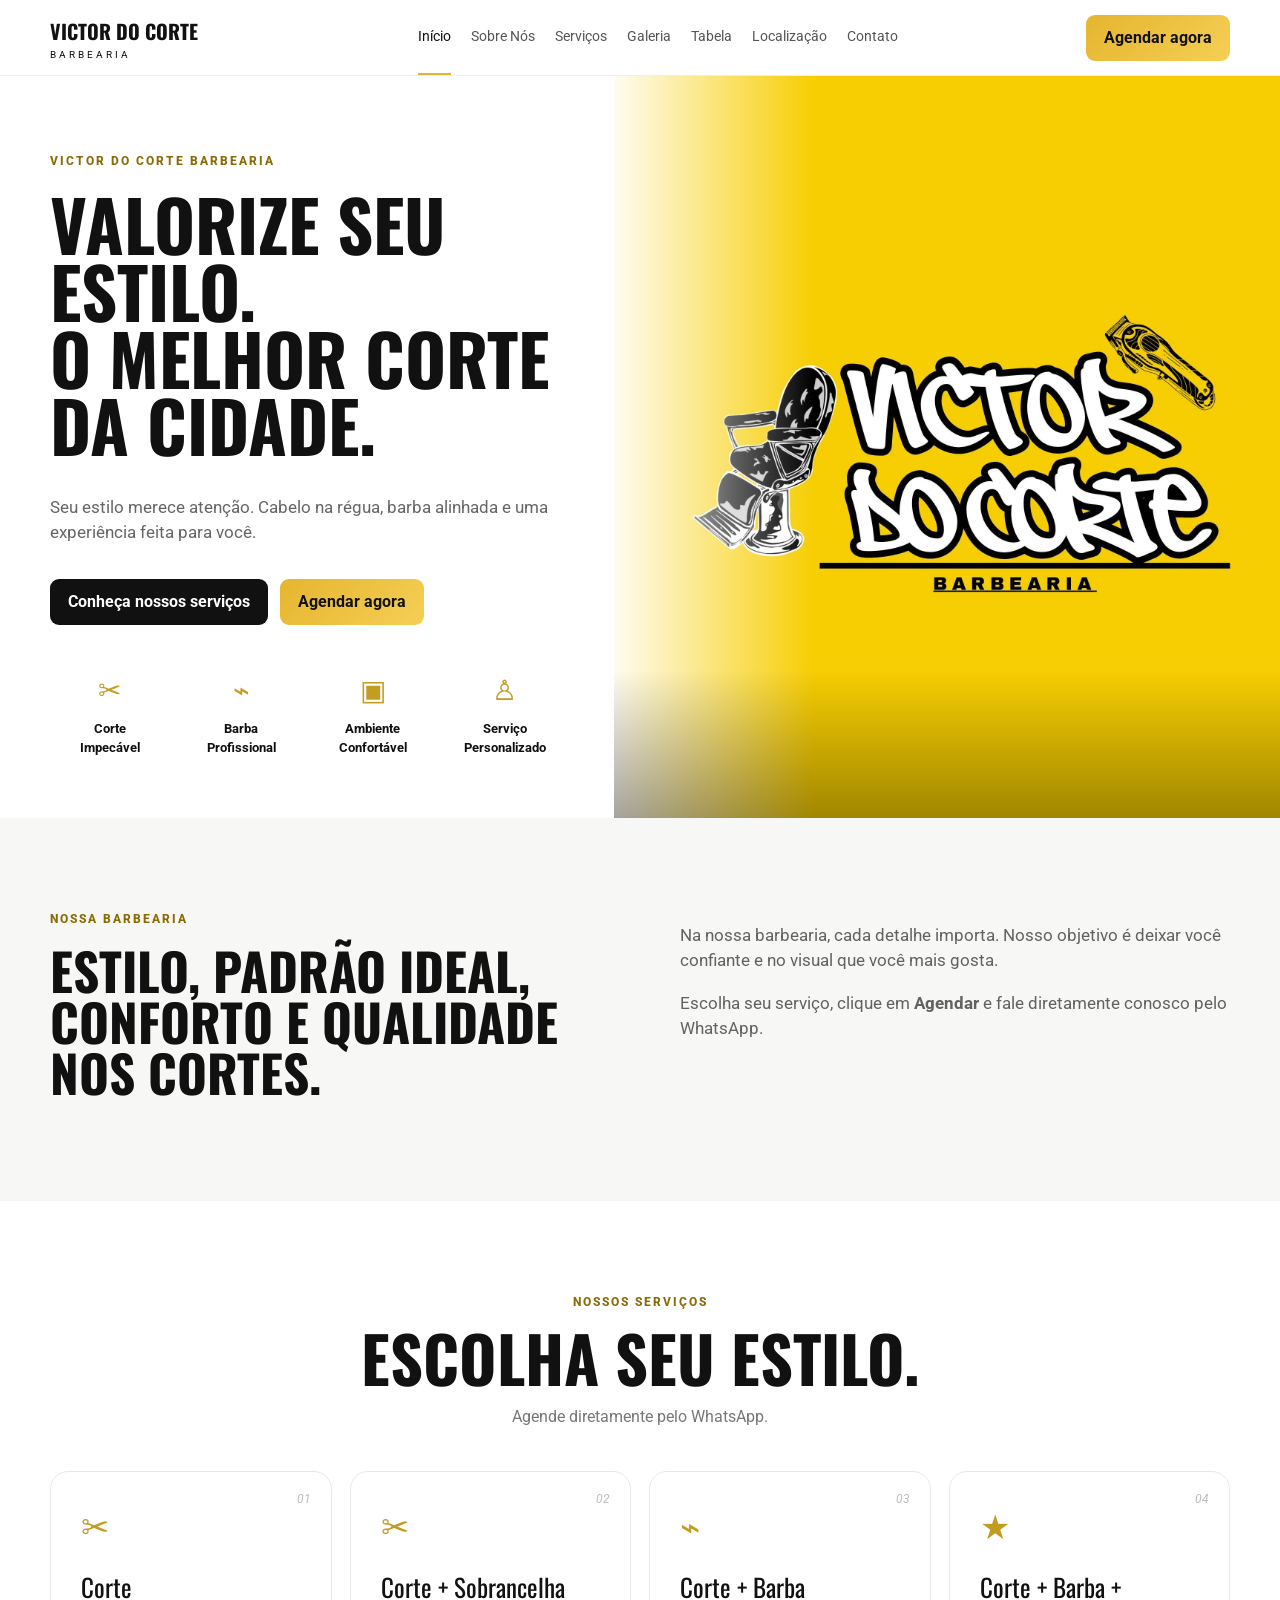
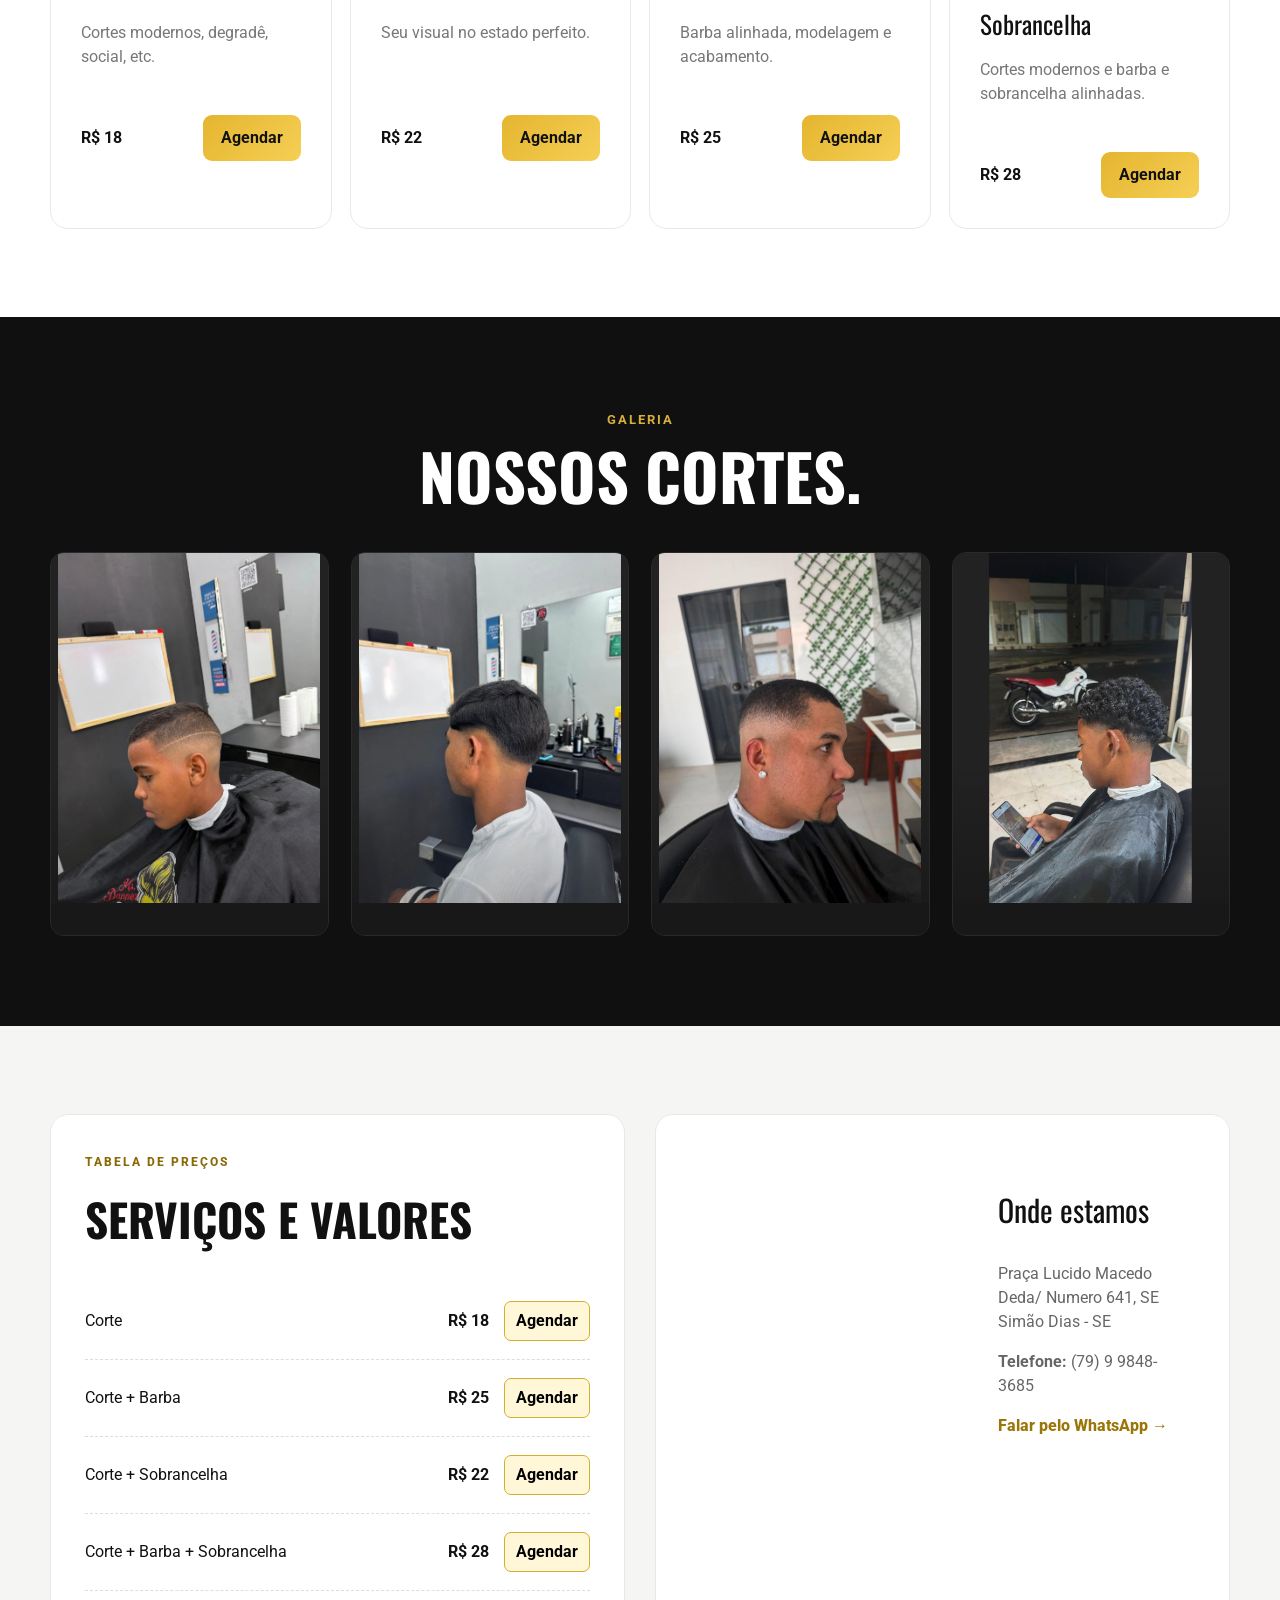
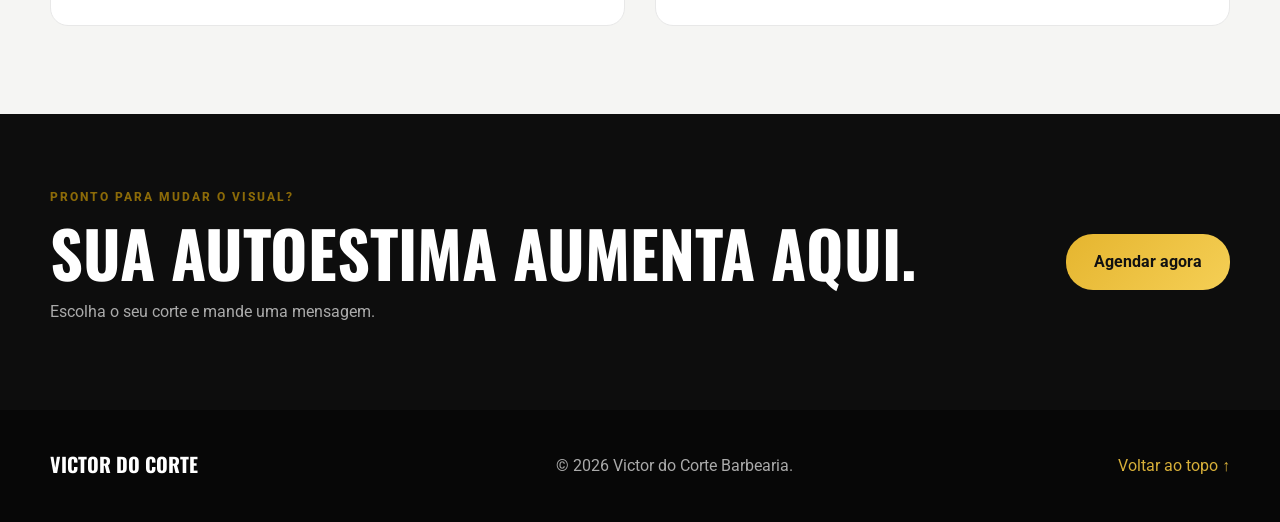
==== commit e8f0ea3c: "finalmente" ====
--- a/index.html
+++ b/index.html
@@ -61,11 +61,10 @@
             <a class="btn dark" href="#servicos">Conheça nossos serviços</a
             ><a
               class="btn gold"
-             
               href="paginasecundaria/index.html "
-          target="_blank"
-          rel="next"
-               >Agendar agora</a
+              target="_blank"
+              rel="next"
+              >Agendar agora</a
             >
           </div>
           <div class="features">
@@ -134,13 +133,13 @@
             </article>
             <article class="card reveal">
               <i>02</i><span>✂</span>
-              <h3>Corte + Sombrancelha</h3>
+              <h3>Corte + Sobrancelha</h3>
               <p>Seu visual no estado perfeito.</p>
               <div>
                 <b>R$ 22</b
                 ><button
                   class="btn gold service"
-                  data-service="Corte + Sombrancelha"
+                  data-service="Corte + Sobrancelha"
                   data-price="R$ 22"
                 >
                   Agendar
